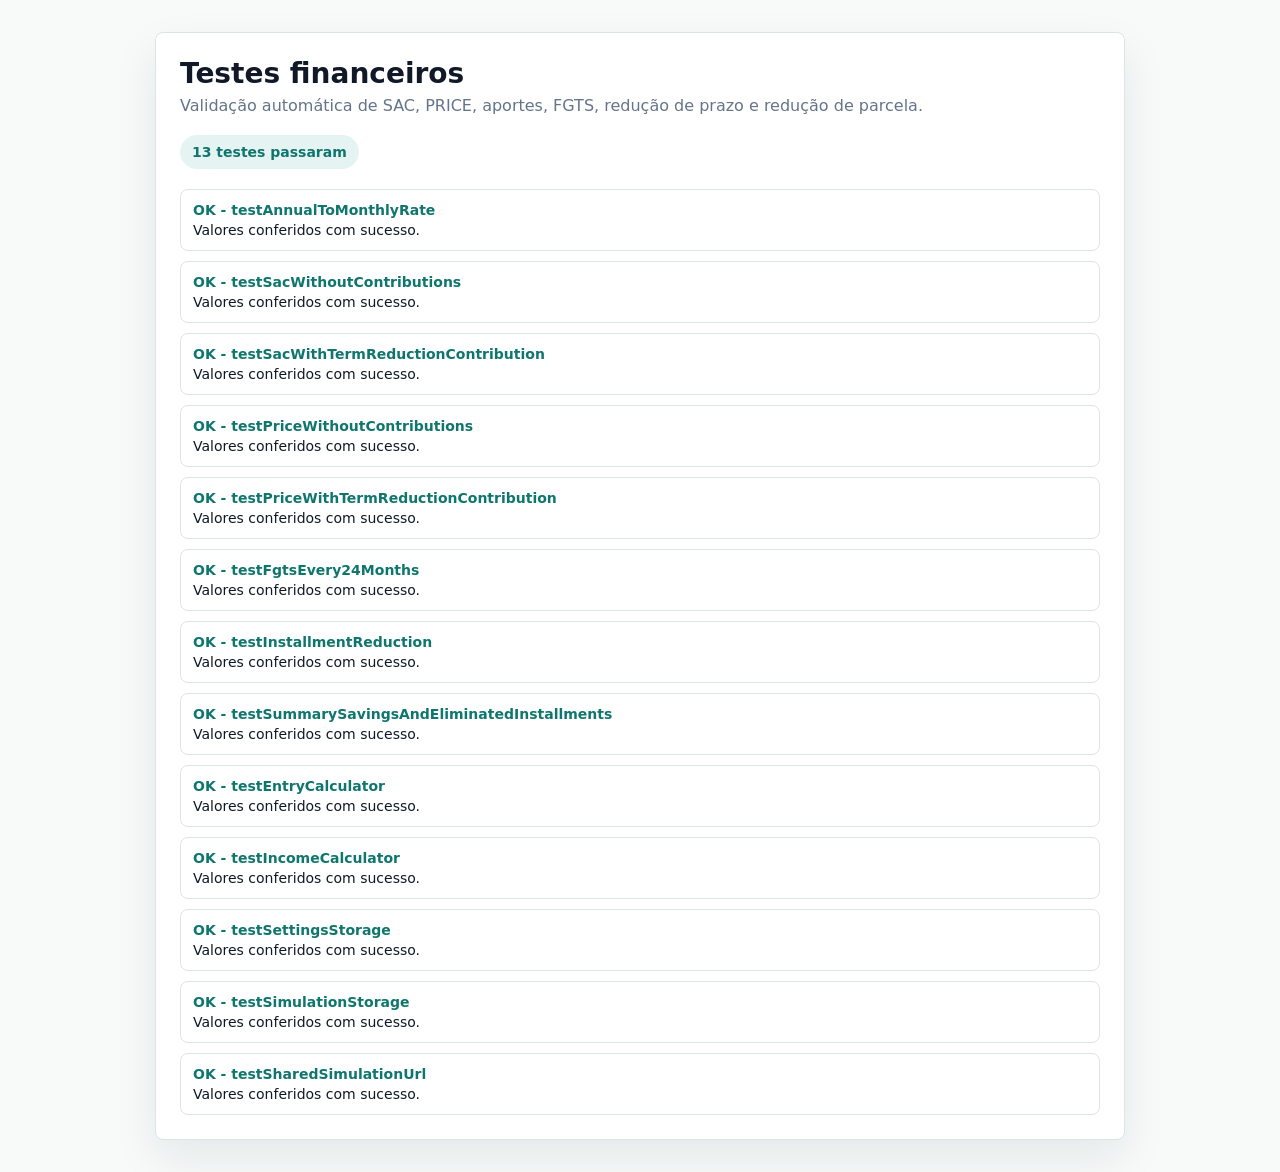
==== scripts/tests/run-finance-tests.html @ 16ad58f8 "Build Imovel Toolkit web app" ====
<!doctype html>
<html lang="pt-BR">
  <head>
    <meta charset="utf-8">
    <meta name="viewport" content="width=device-width, initial-scale=1">
    <title>Testes financeiros - Imovel Toolkit</title>
    <style>
      body {
        margin: 0;
        padding: 32px;
        background: #f7faf9;
        color: #111827;
        font-family: Inter, ui-sans-serif, system-ui, -apple-system, BlinkMacSystemFont, "Segoe UI", sans-serif;
      }

      main {
        max-width: 920px;
        margin: 0 auto;
        background: #ffffff;
        border: 1px solid #dce5e2;
        border-radius: 8px;
        box-shadow: 0 18px 45px rgba(15, 23, 42, 0.08);
        padding: 24px;
      }

      h1 {
        margin: 0 0 6px;
        font-size: 28px;
      }

      p {
        margin: 0 0 20px;
        color: #64748b;
      }

      .summary {
        display: inline-flex;
        align-items: center;
        min-height: 34px;
        padding: 0 12px;
        border-radius: 999px;
        font-size: 14px;
        font-weight: 800;
      }

      .summary.passed {
        background: #e5f4f2;
        color: #0f766e;
      }

      .summary.failed {
        background: #fee2e2;
        color: #b91c1c;
      }

      ul {
        list-style: none;
        display: grid;
        gap: 10px;
        padding: 0;
        margin: 20px 0 0;
      }

      li {
        border: 1px solid #dce5e2;
        border-radius: 8px;
        padding: 12px;
        font-size: 14px;
      }

      li strong {
        display: block;
        margin-bottom: 4px;
      }

      li.passed strong {
        color: #0f766e;
      }

      li.failed strong {
        color: #b91c1c;
      }
    </style>
  </head>
  <body>
    <main>
      <h1>Testes financeiros</h1>
      <p>Validação automática de SAC, PRICE, aportes, FGTS, redução de prazo e redução de parcela.</p>
      <div id="summary" class="summary">Executando...</div>
      <ul id="results"></ul>
    </main>

    <script type="module">
      import { runFinanceTests } from "./finance-cases.js";

      const results = runFinanceTests();
      const failed = results.filter((result) => result.status === "failed");
      const summary = document.getElementById("summary");
      const list = document.getElementById("results");

      summary.textContent = failed.length === 0
        ? `${results.length} testes passaram`
        : `${failed.length} de ${results.length} testes falharam`;
      summary.classList.add(failed.length === 0 ? "passed" : "failed");

      list.innerHTML = results.map((result) => `
        <li class="${result.status}">
          <strong>${result.status === "passed" ? "OK" : "Falha"} - ${result.name}</strong>
          <span>${result.message || "Valores conferidos com sucesso."}</span>
        </li>
      `).join("");
    </script>
  </body>
</html>
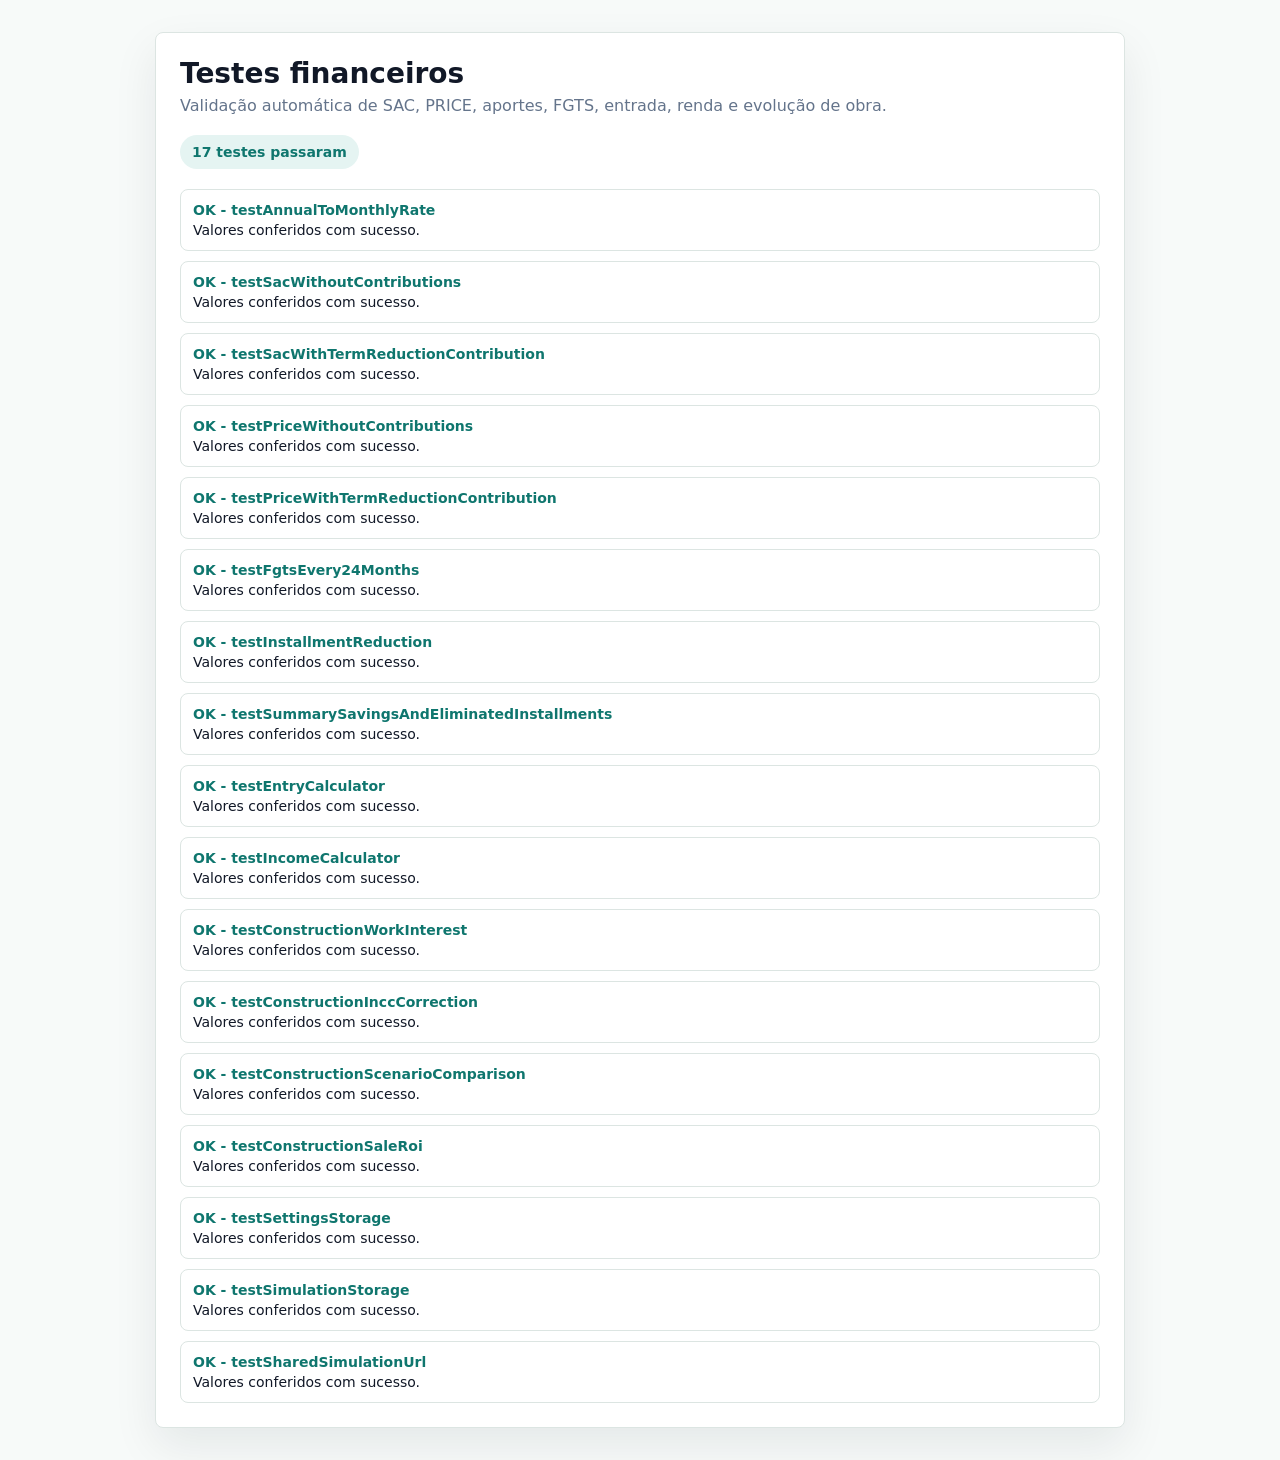
==== commit 4efe240b: "Add construction evolution tool" ====
--- a/scripts/tests/run-finance-tests.html
+++ b/scripts/tests/run-finance-tests.html
@@ -85,7 +85,7 @@
   <body>
     <main>
       <h1>Testes financeiros</h1>
-      <p>Validação automática de SAC, PRICE, aportes, FGTS, redução de prazo e redução de parcela.</p>
+      <p>Validação automática de SAC, PRICE, aportes, FGTS, entrada, renda e evolução de obra.</p>
       <div id="summary" class="summary">Executando...</div>
       <ul id="results"></ul>
     </main>
